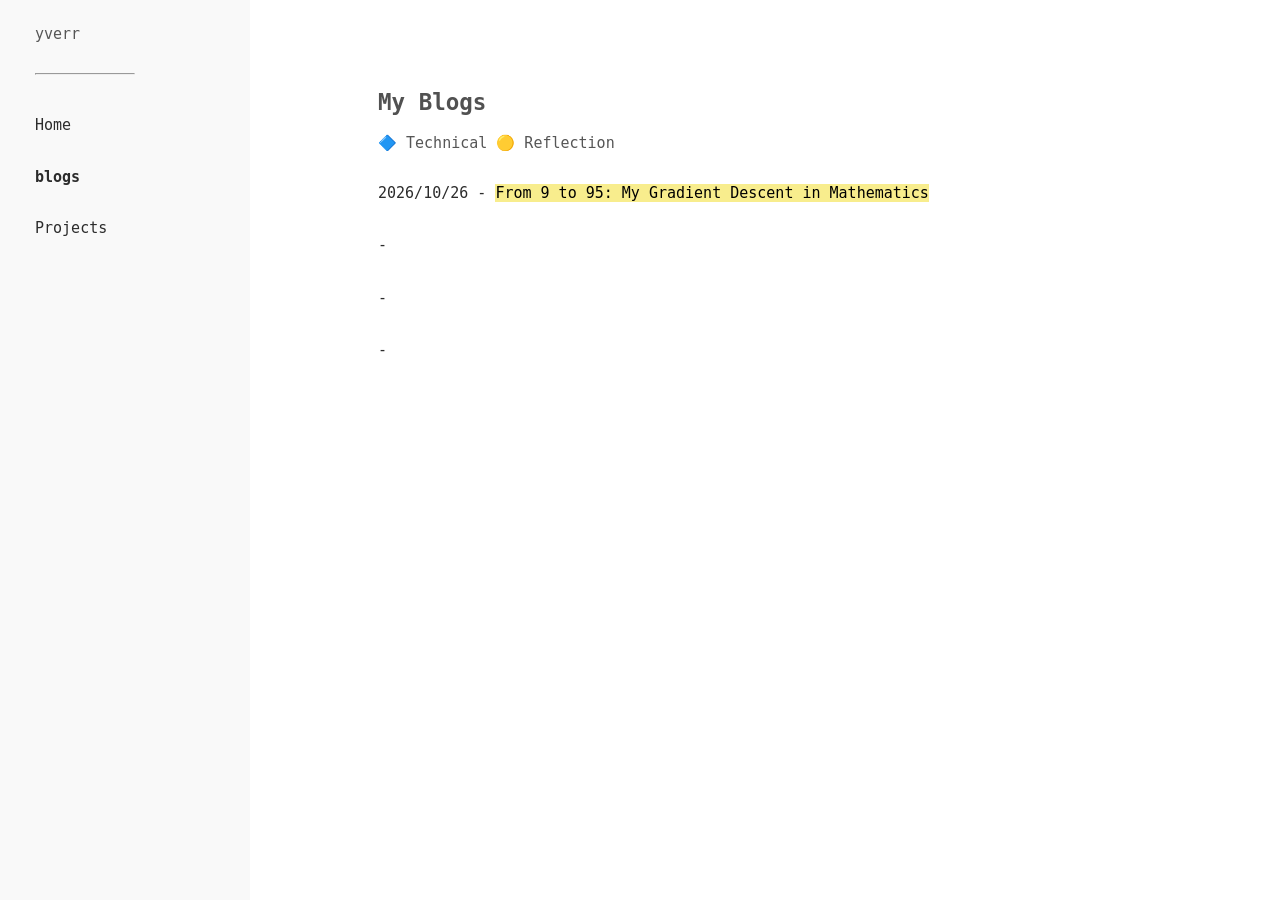
==== blogs.html @ 4fc8f2f9 "cleaned the code and added blogs section" ====
<!DOCTYPE html>
<html>
    <head>
        <title>Rylle</title>
        <link rel="stylesheet" href="style.css">
    </head>
    
    <body>

        <div class="sidebar">
            <div class="container">
                <p><a href="index.html">yverr</a></p>

                <hr>

                <ul class = "list">
                    <li><a href="index.html">Home</a></li>
                    <li><a href="blogs.html"><b>blogs</b></a></li>
                    <li><a href="projects.html">Projects</a></li>
                </ul>
            </div>
            
        </div>
        
        
        <div class="notes">
            <div class="n1">
                <h2>My Blogs</h2>
                <p>🔷 Technical  🟡 Reflection </p>
                <ul>
                    <li><a>2026/10/26 - <y_mark>From 9 to 95: My Gradient Descent in Mathematics</y_mark></a></li>
                    <li><a>- </a></li>
                    <li><a>- </a></li>
                    <li><a>- </a></li>
                </ul>
            </div>
        </div>
            
            

    </body>
</html>
---- style.css ----
html,
body {
    height: 100%;
    width: 100%;
    margin: 0;
    padding: 0;
    display: flex;
    font-family: monospace;
    overflow: hidden;
}


.sidebar {
    flex: 0 0 250px;
    box-sizing: border-box;
    min-height: 100vh;
    padding: 10px;
    background: rgb(249, 249, 249);
    font-size: 15px;
    position: relative;
    z-index: 10;
}

.container {
    width: 100px;
    margin-top: 5px;
    margin-left: 25px;
}


ul {
    list-style: none;
    padding: 0;
}

li {
    margin-top: 50px;
    line-height: 0.1;
    font-size: 15px;
    color: rgb(44, 44, 44);
}


a {
    text-decoration: none;
    color: inherit;
}

a:hover {
    color: rgb(161, 161, 168);
}


p {
    color: rgb(86, 86, 86);
    margin-bottom: 30px;
}

h2 {
    color: rgb(81, 81, 81);
}


.main {
    position: relative;
    flex: 1;
    height: 100vh;
    isolation: isolate;
}

.main::before {
    content: "";
    position: absolute;
    inset: 0;
    z-index: 1;

    background: radial-gradient(
        ellipse 105% 90% at 35% 18%,
        rgba(255, 255, 255, 0.98) 0%,
        rgba(255, 255, 255, 0.85) 25%,
        rgba(255, 255, 255, 0.55) 45%,
        rgba(255, 255, 255, 0.2) 65%,
        transparent 85%
    );

    pointer-events: none;
}


#particle-canvas {
    position: absolute !important;

    top: 0;
    right: 0;
    bottom: 0;
    left: 0;

    width: 100%;
    height: 100%;

    z-index: 0 !important;
}


.greet {
    position: relative;
    z-index: 2;

    margin-top: 45px;
    font-size: 20px;
    padding-top: 30px;
    padding-left: 10%;
}


.notes {
    flex: 1;
    min-width: 0;
    margin-top: 45px;
    margin-right: 0;
    padding: 2% 5%;
    font-size: 20px;
    box-sizing: border-box;
    padding-left: 10%;
}


.n1 {
    padding-bottom: 10px;
    font-size: 15px;
    width: 100%;
    max-width: 850px;
    box-sizing: border-box;
}

.n1 li {
    margin-top: 30px;
    line-height: 1.5;
    overflow-wrap: anywhere;
}

y_mark {
    background-color: #f8ed8d;
    color: #000;
}
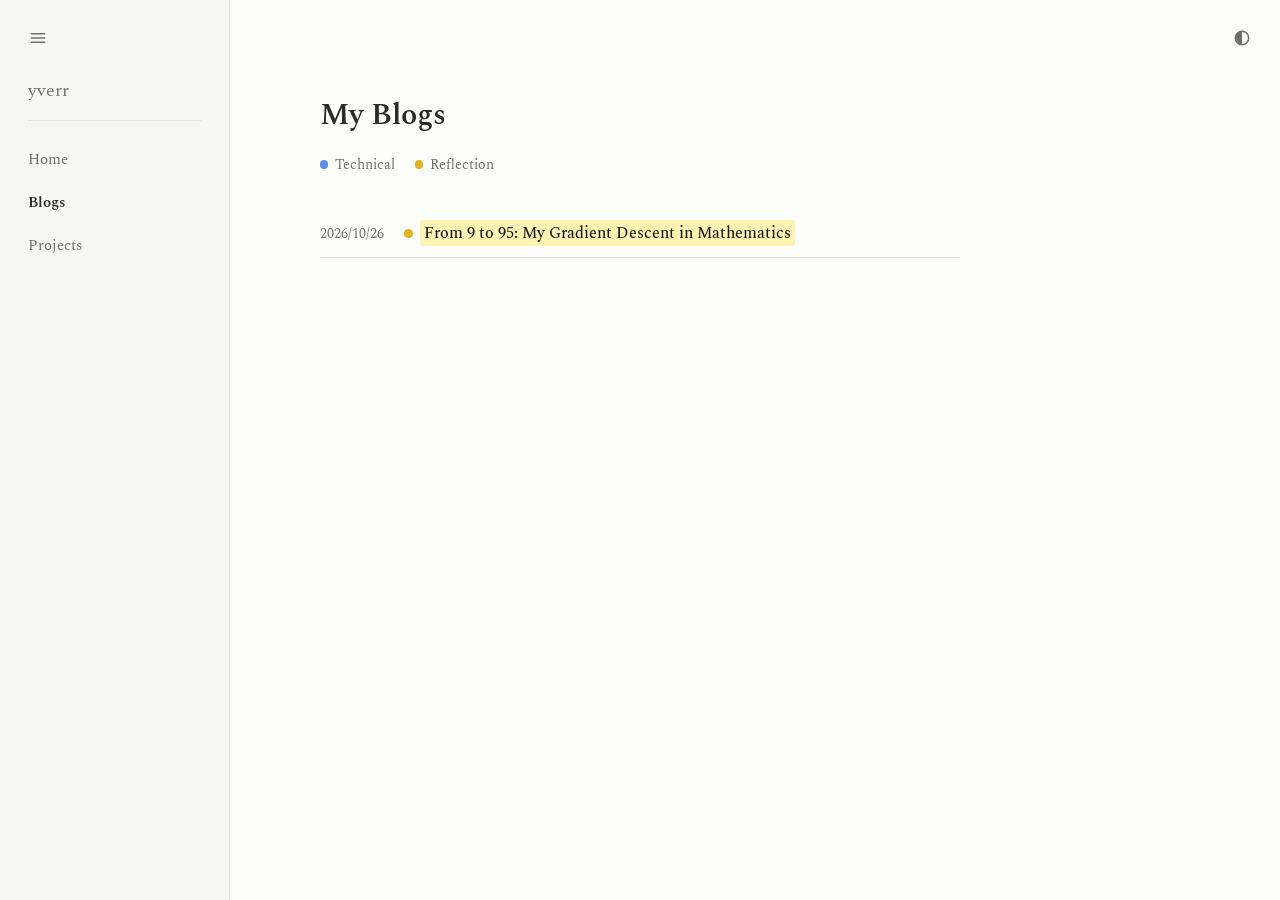
==== commit b2b66392: "major changes: refactored code and changed UI" ====
--- a/blogs.html
+++ b/blogs.html
@@ -1,42 +1,75 @@
 <!DOCTYPE html>
-<html>
-    <head>
-        <title>Rylle</title>
-        <link rel="stylesheet" href="style.css">
-    </head>
-    
-    <body>
+<html lang="en">
+<head>
+    <meta charset="UTF-8">
+    <meta name="viewport" content="width=device-width, initial-scale=1">
+    <title>Blogs | Rylle</title>
 
-        <div class="sidebar">
-            <div class="container">
-                <p><a href="index.html">yverr</a></p>
+    <link rel="preconnect" href="https://fonts.googleapis.com">
+    <link rel="preconnect" href="https://fonts.gstatic.com" crossorigin>
+    <link href="https://fonts.googleapis.com/css2?family=Spectral:ital,wght@0,400;0,600;1,400&display=swap" rel="stylesheet">
 
-                <hr>
+    <link rel="stylesheet" href="style.css">
 
-                <ul class = "list">
-                    <li><a href="index.html">Home</a></li>
-                    <li><a href="blogs.html"><b>blogs</b></a></li>
-                    <li><a href="projects.html">Projects</a></li>
-                </ul>
-            </div>
-            
+    <script>
+        (function () {
+            var root = document.documentElement;
+            try {
+                var theme = localStorage.getItem('theme');
+                if (!theme) theme = matchMedia('(prefers-color-scheme: dark)').matches ? 'dark' : 'light';
+                root.dataset.theme = theme;
+                if (window.innerWidth <= 800 || localStorage.getItem('sidebar') === 'closed') {
+                    root.classList.add('sidebar-closed');
+                }
+            } catch (e) {}
+        })();
+    </script>
+</head>
+
+<body>
+    <button class="icon-btn menu-btn" id="menu-btn" aria-label="Toggle sidebar" aria-controls="sidebar">
+        <svg viewBox="0 0 24 24" fill="none" stroke="currentColor" stroke-width="1.8" stroke-linecap="round" aria-hidden="true">
+            <path d="M4 7h16M4 12h16M4 17h16"/>
+        </svg>
+    </button>
+
+    <button class="icon-btn theme-btn" id="theme-btn" aria-label="Toggle dark mode">
+        <svg viewBox="0 0 24 24" aria-hidden="true">
+            <circle cx="12" cy="12" r="8" fill="none" stroke="currentColor" stroke-width="1.8"/>
+            <path d="M12 4a8 8 0 0 0 0 16z" fill="currentColor"/>
+        </svg>
+    </button>
+
+    <aside class="sidebar" id="sidebar">
+        <a class="brand" href="index.html">yverr</a>
+        <nav>
+            <a href="index.html">Home</a>
+            <a href="blogs.html" aria-current="page">Blogs</a>
+            <a href="projects.html">Projects</a>
+        </nav>
+    </aside>
+
+    <div class="backdrop" id="backdrop"></div>
+
+    <main class="content">
+        <div class="column">
+            <h1>My Blogs</h1>
+
+            <p class="legend">
+                <span><span class="dot technical"></span>Technical</span>
+                <span><span class="dot reflection"></span>Reflection</span>
+            </p>
+
+        
+            <ul class="posts">
+                <li>
+                    <time datetime="2026-10-26">2026/10/26</time>
+                    <a href="#"><span class="dot reflection"></span><mark>From 9 to 95: My Gradient Descent in Mathematics</mark></a>
+                </li>
+            </ul>
         </div>
-        
-        
-        <div class="notes">
-            <div class="n1">
-                <h2>My Blogs</h2>
-                <p>🔷 Technical  🟡 Reflection </p>
-                <ul>
-                    <li><a>2026/10/26 - <y_mark>From 9 to 95: My Gradient Descent in Mathematics</y_mark></a></li>
-                    <li><a>- </a></li>
-                    <li><a>- </a></li>
-                    <li><a>- </a></li>
-                </ul>
-            </div>
-        </div>
-            
-            
+    </main>
 
-    </body>
-</html>+    <script src="script.js"></script>
+</body>
+</html>
--- a/style.css
+++ b/style.css
@@ -1,145 +1,340 @@
-html,
+
+:root {
+    --bg: #fdfdfc;
+    --sidebar-bg: #f6f6f4;
+    --text: #2b2b2b;
+    --muted: #6f6f6f;
+    --line: #e3e3df;
+    --hover: #a1a1a8;
+    --mark: #fef3b0;
+    --mark-text: #1a1a1a;
+    --dot-technical: #5b8def;
+    --dot-reflection: #e3b21d;
+    --particle: 95, 95, 110; 
+
+    --sidebar-w: 230px;
+    color-scheme: light;
+}
+
+:root[data-theme="dark"] {
+    --bg: #161718;
+    --sidebar-bg: #1c1d1f;
+    --text: #e6e6e3;
+    --muted: #9b9b96;
+    --line: #2d2e30;
+    --hover: #6f7076;
+    --mark: #4a4219;
+    --mark-text: #f3ecc4;
+    --dot-technical: #7aa5ff;
+    --dot-reflection: #e8c04a;
+    --particle: 150, 150, 165;
+    color-scheme: dark;
+}
+
+
+/* ==========================================================
+   2. RESET + BASE
+   ========================================================== */
+*,
+*::before,
+*::after {
+    box-sizing: border-box; 
+}
+
 body {
-    height: 100%;
-    width: 100%;
     margin: 0;
-    padding: 0;
-    display: flex;
-    font-family: monospace;
-    overflow: hidden;
-}
-
-
+    background: var(--bg);
+    color: var(--text);
+    font-family: 'Spectral', Georgia, 'Times New Roman', serif;
+    font-size: 18px;
+    line-height: 1.65;
+}
+
+h1 {
+    font-size: 1.9rem;
+    font-weight: 600;
+    line-height: 1.25;
+    margin: 0 0 1.25rem;
+}
+
+p {
+    margin: 0 0 1.25rem;
+    color: var(--muted);
+}
+
+a {
+    color: inherit;
+    text-decoration: none;
+}
+
+a:hover {
+    color: var(--hover);
+}
+
+:focus-visible {
+    outline: 2px solid var(--muted);
+    outline-offset: 3px;
+}
+
+.small {
+    font-size: 0.9rem;
+}
+
+
+/* SIDEBAR (fixed) */
 .sidebar {
-    flex: 0 0 250px;
-    box-sizing: border-box;
-    min-height: 100vh;
-    padding: 10px;
-    background: rgb(249, 249, 249);
-    font-size: 15px;
-    position: relative;
-    z-index: 10;
-}
-
-.container {
-    width: 100px;
-    margin-top: 5px;
-    margin-left: 25px;
-}
-
-
-ul {
-    list-style: none;
-    padding: 0;
-}
-
-li {
-    margin-top: 50px;
-    line-height: 0.1;
-    font-size: 15px;
-    color: rgb(44, 44, 44);
-}
-
-
-a {
-    text-decoration: none;
-    color: inherit;
-}
-
-a:hover {
-    color: rgb(161, 161, 168);
-}
-
-
-p {
-    color: rgb(86, 86, 86);
-    margin-bottom: 30px;
-}
-
-h2 {
-    color: rgb(81, 81, 81);
-}
-
-
-.main {
-    position: relative;
-    flex: 1;
-    height: 100vh;
-    isolation: isolate;
-}
-
-.main::before {
-    content: "";
-    position: absolute;
-    inset: 0;
-    z-index: 1;
-
-    background: radial-gradient(
-        ellipse 105% 90% at 35% 18%,
-        rgba(255, 255, 255, 0.98) 0%,
-        rgba(255, 255, 255, 0.85) 25%,
-        rgba(255, 255, 255, 0.55) 45%,
-        rgba(255, 255, 255, 0.2) 65%,
-        transparent 85%
-    );
-
-    pointer-events: none;
-}
-
-
-#particle-canvas {
-    position: absolute !important;
-
+    position: fixed;
     top: 0;
-    right: 0;
     bottom: 0;
     left: 0;
-
+    width: var(--sidebar-w);
+    padding: 76px 28px 24px; 
+    background: var(--sidebar-bg);
+    border-right: 1px solid var(--line);
+    z-index: 20;
+}
+
+.brand {
+    display: block;
+    padding-bottom: 14px;
+    margin-bottom: 26px;
+    border-bottom: 1px solid var(--line);
+    color: var(--muted);
+}
+
+.sidebar nav {
+    display: flex;
+    flex-direction: column;
+    gap: 18px; 
+    font-size: 0.95rem;
+}
+
+.sidebar nav a {
+    color: var(--muted);
+}
+
+.sidebar nav a:hover {
+    color: var(--hover);
+}
+
+.sidebar nav a[aria-current="page"] {
+    color: var(--text);
+    font-weight: 600;
+}
+
+.sidebar-closed .sidebar {
+    transform: translateX(-100%);
+}
+
+.icon-btn {
+    position: fixed;
+    top: 18px;
+    z-index: 30;
+    display: grid;
+    place-items: center;
+    width: 40px;
+    height: 40px;
+    padding: 0;
+    background: none;    
+    color: var(--muted);
+    border: none;       
+    cursor: pointer;
+}
+
+.icon-btn:hover {
+    color: var(--text);    
+}
+
+.icon-btn svg {
+    width: 20px;
+    height: 20px;
+}
+
+.menu-btn  { left: 18px; }
+.theme-btn { right: 18px; }
+
+
+/* MAIN CONTENT */
+.content {
+    position: relative; 
+    z-index: 1;
+    min-height: 100vh;
+    margin-left: var(--sidebar-w);
+    padding: 96px clamp(24px, 7vw, 96px) 80px;
+}
+
+.sidebar-closed .content {
+    margin-left: 0;
+}
+
+.column {
+    max-width: 40rem;
+}
+
+.ready .sidebar,
+.ready .content {
+    transition: transform 0.3s ease, margin-left 0.3s ease;
+}
+
+.ready .icon-btn,
+.ready body {
+    transition: background-color 0.2s ease, color 0.2s ease;
+}
+
+
+/*HOME PAGE [particle background] */
+#particle-canvas {
+    position: fixed;
+    inset: 0;
     width: 100%;
     height: 100%;
-
-    z-index: 0 !important;
-}
-
-
-.greet {
-    position: relative;
-    z-index: 2;
-
-    margin-top: 45px;
-    font-size: 20px;
-    padding-top: 30px;
-    padding-left: 10%;
-}
-
-
-.notes {
-    flex: 1;
-    min-width: 0;
-    margin-top: 45px;
-    margin-right: 0;
-    padding: 2% 5%;
-    font-size: 20px;
-    box-sizing: border-box;
-    padding-left: 10%;
-}
-
-
-.n1 {
-    padding-bottom: 10px;
-    font-size: 15px;
-    width: 100%;
-    max-width: 850px;
-    box-sizing: border-box;
-}
-
-.n1 li {
-    margin-top: 30px;
-    line-height: 1.5;
-    overflow-wrap: anywhere;
-}
-
-y_mark {
-    background-color: #f8ed8d;
-    color: #000;
-}+    z-index: 0;
+    pointer-events: none;
+
+    -webkit-mask-image: radial-gradient(ellipse 105% 90% at 35% 18%,
+        rgba(0, 0, 0, 0.12) 0%, rgba(0, 0, 0, 0.4) 45%, #000 80%);
+    mask-image: radial-gradient(ellipse 105% 90% at 35% 18%,
+        rgba(0, 0, 0, 0.12) 0%, rgba(0, 0, 0, 0.4) 45%, #000 80%);
+}
+
+.home-links {
+    display: flex;
+    flex-wrap: wrap;
+    gap: 1.25rem;
+    padding: 0;
+    margin: 0;
+    list-style: none;
+}
+
+.home-links a,
+.prose a {
+    text-decoration: underline;
+    text-decoration-color: var(--line);
+    text-underline-offset: 4px;
+}
+
+
+/*  BLOG n PROJECTS LISTS */
+.legend {
+    display: flex;
+    flex-wrap: wrap;
+    gap: 1.25rem;
+    font-size: 0.9rem;
+    color: var(--muted);
+    margin: 0 0 2rem;
+}
+
+.dot {
+    display: inline-block;
+    width: 0.6em;
+    height: 0.6em;
+    margin-right: 0.45em;
+    border-radius: 50%;
+}
+
+.dot.technical  { background: var(--dot-technical); }
+.dot.reflection { background: var(--dot-reflection); }
+
+.posts,
+.projects {
+    padding: 0;
+    margin: 0;
+    list-style: none;
+}
+
+.posts li {
+    display: flex;
+    flex-wrap: wrap;          
+    gap: 0.15rem 1.25rem;
+    align-items: baseline;
+    padding: 0.65rem 0;
+    border-bottom: 1px solid var(--line);
+    font-size: 1rem;
+}
+
+.posts time {
+    flex: none;
+    color: var(--muted);
+    font-size: 0.9rem;
+    font-variant-numeric: tabular-nums;
+}
+
+.posts a {
+    overflow-wrap: anywhere; 
+}
+
+mark {
+    background: var(--mark);
+    color: var(--mark-text);
+    font-weight: 500;
+    padding: 0.05em 0.25em;
+    border-radius: 3px;
+}
+
+.projects li {
+    padding: 0.65rem 0;
+    border-bottom: 1px solid var(--line);
+}
+
+.projects .note {
+    margin-left: 0.5rem;
+    font-size: 0.85rem;
+    color: var(--muted);
+    font-style: italic;
+}
+
+
+.backdrop {
+    display: none;
+}
+
+@media (max-width: 800px) {
+    .content,
+    .sidebar-closed .content {
+        margin-left: 0;
+    }
+
+    .sidebar {
+        box-shadow: 0 0 40px rgba(0, 0, 0, 0.18);
+    }
+
+    html:not(.sidebar-closed) .backdrop {
+        display: block;
+        position: fixed;
+        inset: 0;
+        z-index: 15;
+        background: rgba(0, 0, 0, 0.35);
+    }
+}
+
+@keyframes fade-up {
+    from {
+        opacity: 0;
+        transform: translateY(14px);  
+    }
+    to {
+        opacity: 1;
+        transform: translateY(0);   
+    }
+}
+
+.column > * {
+    animation: fade-up 0.6s ease-out both;
+}
+
+
+.column > :nth-child(2) { animation-delay: 0.08s; }
+.column > :nth-child(3) { animation-delay: 0.16s; }
+.column > :nth-child(4) { animation-delay: 0.24s; }
+.column > :nth-child(n+5) { animation-delay: 0.32s; }
+
+@media (prefers-reduced-motion: reduce) {
+    .ready .sidebar,
+    .ready .content {
+        transition: none;
+    }
+
+    .column > * {
+        animation: none;
+    }
+}
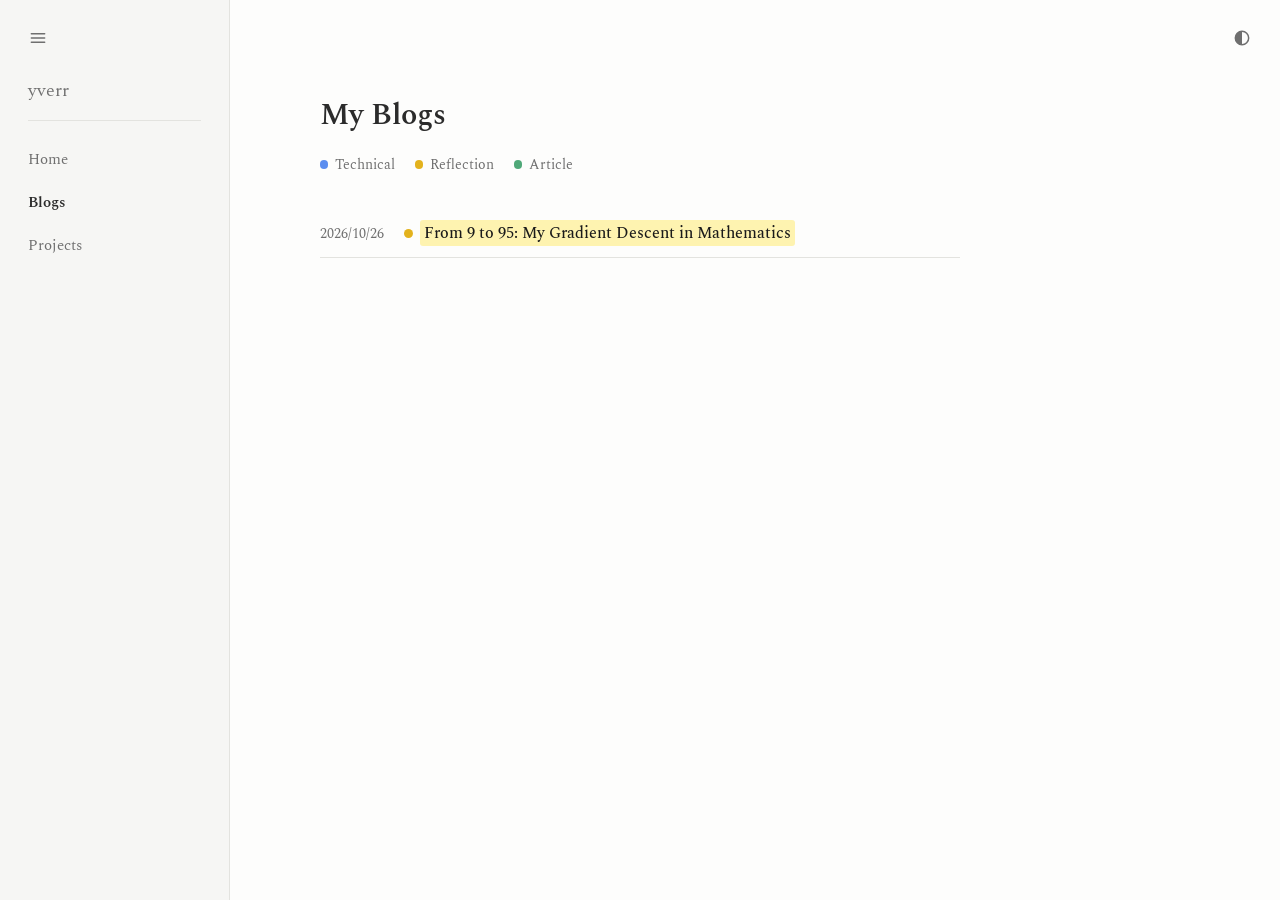
==== commit 4638c1af: "finished my first blog" ====
--- a/blogs.html
+++ b/blogs.html
@@ -58,13 +58,13 @@
             <p class="legend">
                 <span><span class="dot technical"></span>Technical</span>
                 <span><span class="dot reflection"></span>Reflection</span>
+                <span><span class="dot article"></span>Article</span>
             </p>
 
-        
-            <ul class="posts">
+                        <ul class="posts">
                 <li>
                     <time datetime="2026-10-26">2026/10/26</time>
-                    <a href="#"><span class="dot reflection"></span><mark>From 9 to 95: My Gradient Descent in Mathematics</mark></a>
+                    <a href="blogs/gradient-descent.html"><span class="dot reflection"></span><mark>From 9 to 95: My Gradient Descent in Mathematics</mark></a>
                 </li>
             </ul>
         </div>
--- a/style.css
+++ b/style.css
@@ -1,4 +1,3 @@
-
 :root {
     --bg: #fdfdfc;
     --sidebar-bg: #f6f6f4;
@@ -10,8 +9,9 @@
     --mark-text: #1a1a1a;
     --dot-technical: #5b8def;
     --dot-reflection: #e3b21d;
-    --particle: 95, 95, 110; 
-
+    --dot-article: #4fa878;
+    --post-text: #3d3d3d;
+    --particle: 95, 95, 110;
     --sidebar-w: 230px;
     color-scheme: light;
 }
@@ -27,19 +27,16 @@
     --mark-text: #f3ecc4;
     --dot-technical: #7aa5ff;
     --dot-reflection: #e8c04a;
+    --dot-article: #6cc795;
+    --post-text: #cdcdc9;
     --particle: 150, 150, 165;
     color-scheme: dark;
 }
 
-
-/* ==========================================================
-   2. RESET + BASE
-   ========================================================== */
 *,
 *::before,
 *::after {
-    box-sizing: border-box; 
-}
+    box-sizing: border-box; }
 
 body {
     margin: 0;
@@ -48,6 +45,8 @@
     font-family: 'Spectral', Georgia, 'Times New Roman', serif;
     font-size: 18px;
     line-height: 1.65;
+    -webkit-font-smoothing: antialiased;
+    -moz-osx-font-smoothing: grayscale;
 }
 
 h1 {
@@ -80,16 +79,13 @@
     font-size: 0.9rem;
 }
 
-
-/* SIDEBAR (fixed) */
 .sidebar {
     position: fixed;
     top: 0;
     bottom: 0;
     left: 0;
     width: var(--sidebar-w);
-    padding: 76px 28px 24px; 
-    background: var(--sidebar-bg);
+    padding: 76px 28px 24px;     background: var(--sidebar-bg);
     border-right: 1px solid var(--line);
     z-index: 20;
 }
@@ -105,8 +101,7 @@
 .sidebar nav {
     display: flex;
     flex-direction: column;
-    gap: 18px; 
-    font-size: 0.95rem;
+    gap: 18px;     font-size: 0.95rem;
 }
 
 .sidebar nav a {
@@ -135,14 +130,12 @@
     width: 40px;
     height: 40px;
     padding: 0;
-    background: none;    
-    color: var(--muted);
-    border: none;       
-    cursor: pointer;
+    background: none;           color: var(--muted);
+    border: none;               cursor: pointer;
 }
 
 .icon-btn:hover {
-    color: var(--text);    
+    color: var(--text);
 }
 
 .icon-btn svg {
@@ -153,11 +146,8 @@
 .menu-btn  { left: 18px; }
 .theme-btn { right: 18px; }
 
-
-/* MAIN CONTENT */
 .content {
-    position: relative; 
-    z-index: 1;
+    position: relative;     z-index: 1;
     min-height: 100vh;
     margin-left: var(--sidebar-w);
     padding: 96px clamp(24px, 7vw, 96px) 80px;
@@ -181,8 +171,6 @@
     transition: background-color 0.2s ease, color 0.2s ease;
 }
 
-
-/*HOME PAGE [particle background] */
 #particle-canvas {
     position: fixed;
     inset: 0;
@@ -191,7 +179,7 @@
     z-index: 0;
     pointer-events: none;
 
-    -webkit-mask-image: radial-gradient(ellipse 105% 90% at 35% 18%,
+        -webkit-mask-image: radial-gradient(ellipse 105% 90% at 35% 18%,
         rgba(0, 0, 0, 0.12) 0%, rgba(0, 0, 0, 0.4) 45%, #000 80%);
     mask-image: radial-gradient(ellipse 105% 90% at 35% 18%,
         rgba(0, 0, 0, 0.12) 0%, rgba(0, 0, 0, 0.4) 45%, #000 80%);
@@ -213,8 +201,6 @@
     text-underline-offset: 4px;
 }
 
-
-/*  BLOG n PROJECTS LISTS */
 .legend {
     display: flex;
     flex-wrap: wrap;
@@ -234,6 +220,7 @@
 
 .dot.technical  { background: var(--dot-technical); }
 .dot.reflection { background: var(--dot-reflection); }
+.dot.article    { background: var(--dot-article); }
 
 .posts,
 .projects {
@@ -244,8 +231,7 @@
 
 .posts li {
     display: flex;
-    flex-wrap: wrap;          
-    gap: 0.15rem 1.25rem;
+    flex-wrap: wrap;                gap: 0.15rem 1.25rem;
     align-items: baseline;
     padding: 0.65rem 0;
     border-bottom: 1px solid var(--line);
@@ -260,7 +246,7 @@
 }
 
 .posts a {
-    overflow-wrap: anywhere; 
+    overflow-wrap: anywhere;
 }
 
 mark {
@@ -283,6 +269,124 @@
     font-style: italic;
 }
 
+.post p,
+.post li {
+    color: var(--post-text);
+    font-weight: 100;
+}
+
+.post h2 {
+    font-size: 1.35rem;
+    font-weight: 600;
+    line-height: 1.3;
+    margin: 2.25rem 0 0.75rem;
+}
+
+.post h3 {
+    font-size: 1.1rem;
+    font-weight: 600;
+    margin: 1.75rem 0 0.5rem;
+}
+
+.post a {
+    text-decoration: underline;
+    text-decoration-color: var(--line);
+    text-underline-offset: 4px;
+}
+
+.post {
+    max-width: 50rem;
+    margin-left: auto;
+    margin-right: auto;
+}
+
+.post h1 {
+    text-align: center;
+    font-weight: 400;
+    font-size: 1.7rem;
+    margin: 0 0 2.5rem;
+}
+
+.post-meta {
+    display: flex;
+    flex-wrap: wrap;
+    justify-content: center;
+    gap: 0.25rem 1.25rem;
+    margin: 0 0 0.6rem;
+    font-size: 0.85rem;
+    color: var(--muted);
+}
+
+.post ul,
+.post ol {
+    padding-left: 1.4rem;
+    margin: 0 0 1.25rem;
+}
+
+.post li {
+    margin-bottom: 0.35rem;
+}
+
+.post blockquote {
+    margin: 1.5rem 0;
+    padding-left: 1rem;
+    border-left: 2px solid var(--line);
+    color: var(--muted);
+    font-style: italic;
+}
+
+.post blockquote p {
+    color: var(--muted);
+}
+
+.post code,
+.post pre {
+    font-family: ui-monospace, 'SFMono-Regular', Menlo, Consolas, monospace;
+}
+
+.post code {
+    font-size: 0.85em;
+    padding: 0.1em 0.35em;
+    background: var(--sidebar-bg);
+    border-radius: 4px;
+}
+
+.post pre {
+    overflow-x: auto;           margin: 1.5rem 0;
+    padding: 1rem;
+    background: var(--sidebar-bg);
+    border: 1px solid var(--line);
+    border-radius: 6px;
+    font-size: 0.85rem;
+    line-height: 1.5;
+}
+
+.post pre code {
+    padding: 0;
+    background: none;
+}
+
+.post figure {
+    margin: 1.75rem 0;
+}
+
+.post img {
+    max-width: 100%;            height: auto;
+    border-radius: 4px;
+}
+
+.post figcaption {
+    margin-top: 0.5rem;
+    font-size: 0.85rem;
+    color: var(--muted);
+}
+
+.back {
+    display: inline-block;
+    margin-top: 2.5rem;
+    font-size: 0.9rem;
+    color: var(--muted);
+}
 
 .backdrop {
     display: none;
@@ -298,7 +402,7 @@
         box-shadow: 0 0 40px rgba(0, 0, 0, 0.18);
     }
 
-    html:not(.sidebar-closed) .backdrop {
+        html:not(.sidebar-closed) .backdrop {
         display: block;
         position: fixed;
         inset: 0;
@@ -310,18 +414,17 @@
 @keyframes fade-up {
     from {
         opacity: 0;
-        transform: translateY(14px);  
-    }
+        transform: translateY(14px);
+}
     to {
         opacity: 1;
-        transform: translateY(0);   
-    }
+        transform: translateY(0);
+}
 }
 
 .column > * {
-    animation: fade-up 0.6s ease-out both;
-}
-
+        animation: fade-up 0.6s ease-out both;
+}
 
 .column > :nth-child(2) { animation-delay: 0.08s; }
 .column > :nth-child(3) { animation-delay: 0.16s; }
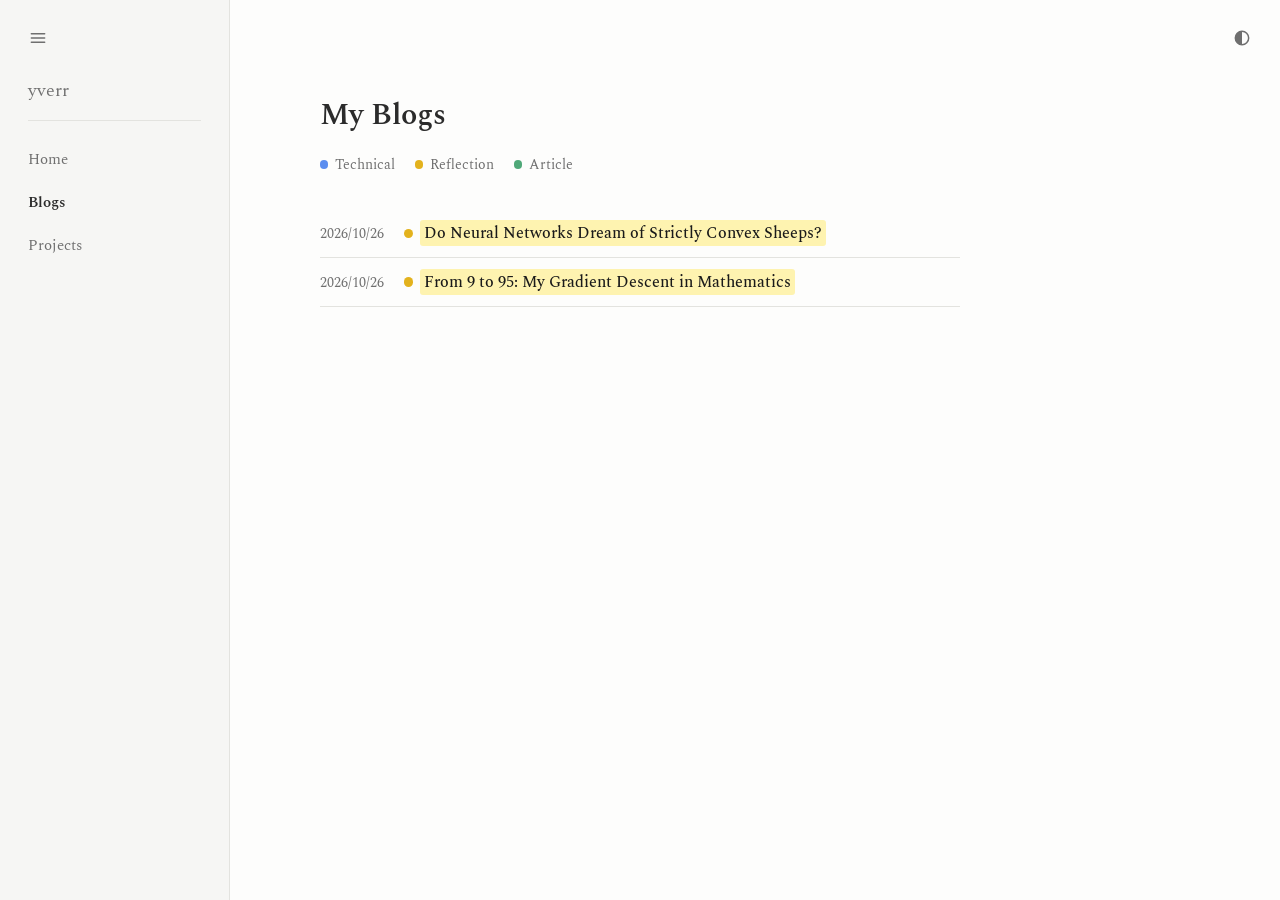
==== commit 9a616362: "revised the #1 blog" ====
--- a/blogs.html
+++ b/blogs.html
@@ -64,6 +64,10 @@
                         <ul class="posts">
                 <li>
                     <time datetime="2026-10-26">2026/10/26</time>
+                    <a href="#"><span class="dot reflection"></span><mark>Do Neural Networks Dream of Strictly Convex Sheeps?</mark></a>
+                </li>
+                <li>
+                    <time datetime="2026-10-26">2026/10/26</time>
                     <a href="blogs/gradient-descent.html"><span class="dot reflection"></span><mark>From 9 to 95: My Gradient Descent in Mathematics</mark></a>
                 </li>
             </ul>
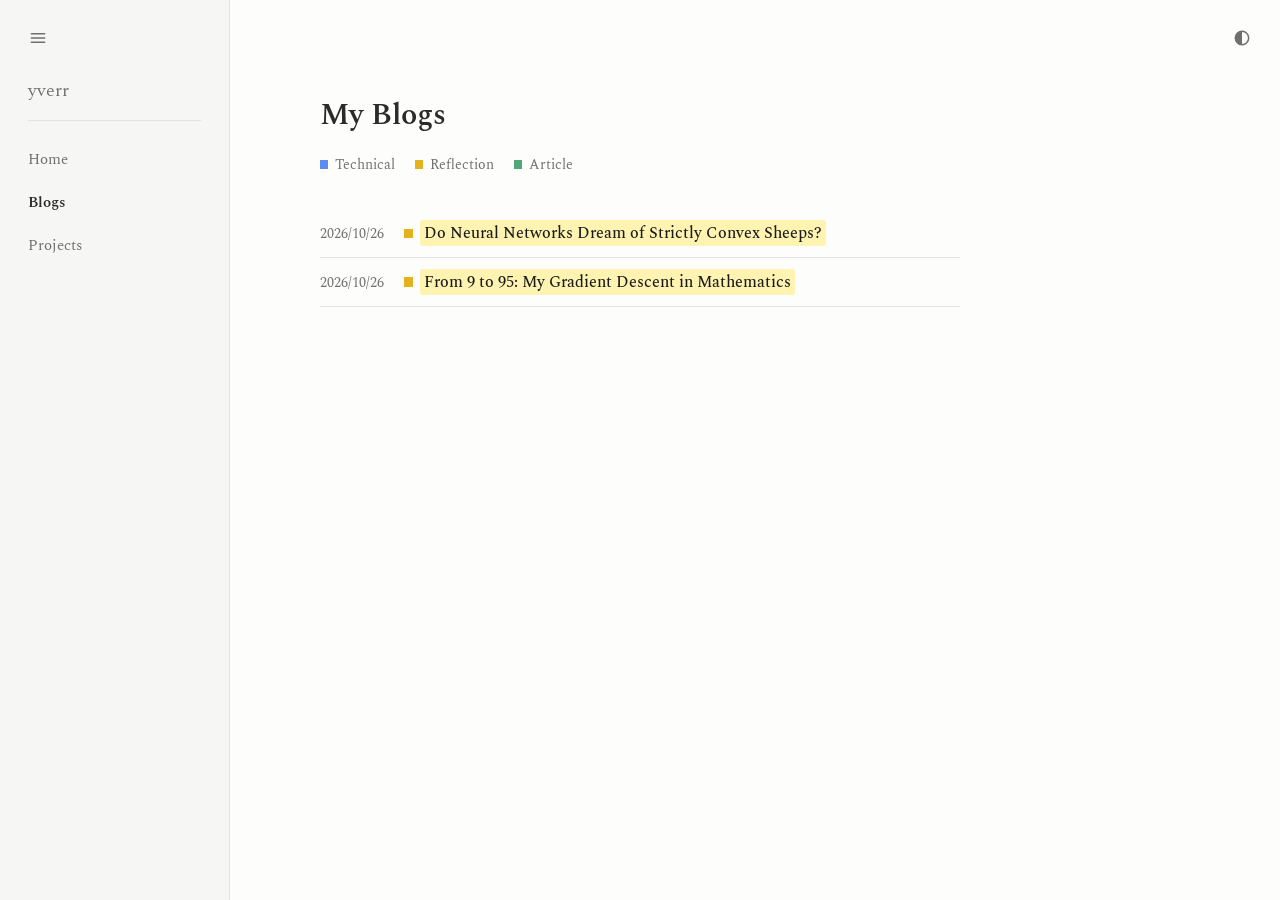
==== commit 3ffd8699: "added a favicon" ====
--- a/blogs.html
+++ b/blogs.html
@@ -5,6 +5,7 @@
     <meta name="viewport" content="width=device-width, initial-scale=1">
     <title>Blogs | Rylle</title>
 
+    <link rel="icon" href="assets/logo.png" type="image/png">
     <link rel="preconnect" href="https://fonts.googleapis.com">
     <link rel="preconnect" href="https://fonts.gstatic.com" crossorigin>
     <link href="https://fonts.googleapis.com/css2?family=Spectral:ital,wght@0,400;0,600;1,400&display=swap" rel="stylesheet">
--- a/style.css
+++ b/style.css
@@ -215,7 +215,7 @@
     width: 0.6em;
     height: 0.6em;
     margin-right: 0.45em;
-    border-radius: 50%;
+    border-radius: 0;
 }
 
 .dot.technical  { background: var(--dot-technical); }
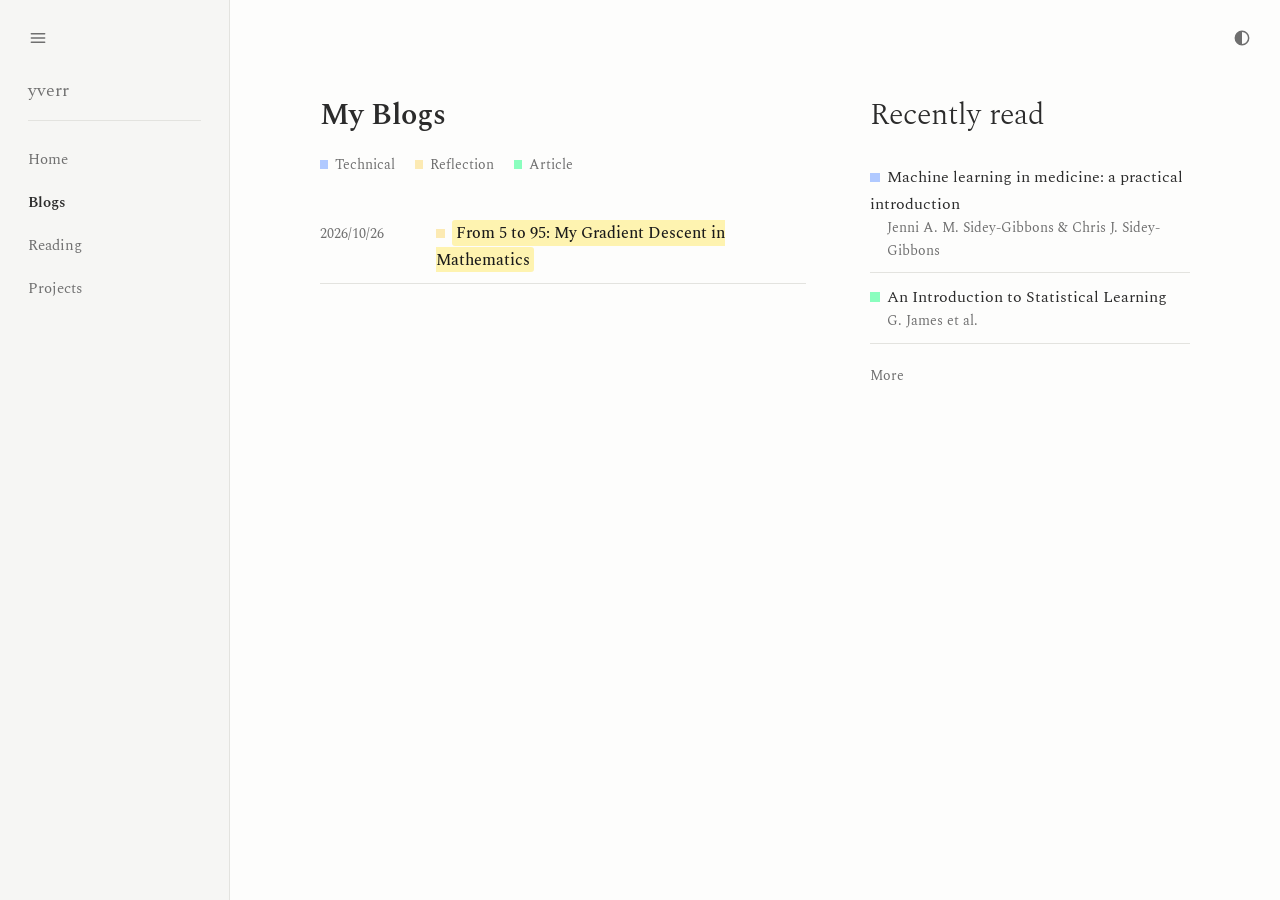
==== commit 042432a7: "added reading page" ====
--- a/blogs.html
+++ b/blogs.html
@@ -46,6 +46,7 @@
         <nav>
             <a href="index.html">Home</a>
             <a href="blogs.html" aria-current="page">Blogs</a>
+            <a href="reading.html">Reading</a>
             <a href="projects.html">Projects</a>
         </nav>
     </aside>
@@ -53,28 +54,33 @@
     <div class="backdrop" id="backdrop"></div>
 
     <main class="content">
-        <div class="column">
-            <h1>My Blogs</h1>
+        <div class="blog-layout">
+            <div class="column">
+                <h1>My Blogs</h1>
 
-            <p class="legend">
-                <span><span class="dot technical"></span>Technical</span>
-                <span><span class="dot reflection"></span>Reflection</span>
-                <span><span class="dot article"></span>Article</span>
-            </p>
+                <p class="legend">
+                    <span><span class="dot technical"></span>Technical</span>
+                    <span><span class="dot reflection"></span>Reflection</span>
+                    <span><span class="dot article"></span>Article</span>
+                </p>
 
-                        <ul class="posts">
-                <li>
-                    <time datetime="2026-10-26">2026/10/26</time>
-                    <a href="#"><span class="dot reflection"></span><mark>Do Neural Networks Dream of Strictly Convex Sheeps?</mark></a>
-                </li>
-                <li>
-                    <time datetime="2026-10-26">2026/10/26</time>
-                    <a href="blogs/gradient-descent.html"><span class="dot reflection"></span><mark>From 9 to 95: My Gradient Descent in Mathematics</mark></a>
-                </li>
-            </ul>
+                <ul class="posts">
+                    <li>
+                        <time datetime="2026-10-26">2026/10/26</time>
+                        <a href="blogs/gradient-descent.html"><span class="dot reflection"></span><mark>From 5 to 95: My Gradient Descent in Mathematics</mark></a>
+                    </li>
+                </ul>
+            </div>
+
+            <aside class="recent">
+                <h2>Recently read</h2>
+                <ul id="recent-list"></ul>
+                <a class="more" href="reading.html">More</a>
+            </aside>
         </div>
     </main>
 
     <script src="script.js"></script>
+    <script src="reading.js"></script>
 </body>
-</html>
+</html>
--- a/style.css
+++ b/style.css
@@ -7,9 +7,9 @@
     --hover: #a1a1a8;
     --mark: #fef3b0;
     --mark-text: #1a1a1a;
-    --dot-technical: #5b8def;
-    --dot-reflection: #e3b21d;
-    --dot-article: #4fa878;
+    --dot-technical: #b0c9ff;
+    --dot-reflection: #fceab3;
+    --dot-article: #8afebe;
     --post-text: #3d3d3d;
     --particle: 95, 95, 110;
     --sidebar-w: 230px;
@@ -25,9 +25,9 @@
     --hover: #6f7076;
     --mark: #4a4219;
     --mark-text: #f3ecc4;
-    --dot-technical: #7aa5ff;
-    --dot-reflection: #e8c04a;
-    --dot-article: #6cc795;
+    --dot-technical: #b0c9ff;
+    --dot-reflection: #fceab3;
+    --dot-article: #8afebe;
     --post-text: #cdcdc9;
     --particle: 150, 150, 165;
     color-scheme: dark;
@@ -36,7 +36,8 @@
 *,
 *::before,
 *::after {
-    box-sizing: border-box; }
+    box-sizing: border-box;
+}
 
 body {
     margin: 0;
@@ -85,7 +86,8 @@
     bottom: 0;
     left: 0;
     width: var(--sidebar-w);
-    padding: 76px 28px 24px;     background: var(--sidebar-bg);
+    padding: 76px 28px 24px;
+    background: var(--sidebar-bg);
     border-right: 1px solid var(--line);
     z-index: 20;
 }
@@ -101,7 +103,8 @@
 .sidebar nav {
     display: flex;
     flex-direction: column;
-    gap: 18px;     font-size: 0.95rem;
+    gap: 18px;
+    font-size: 0.95rem;
 }
 
 .sidebar nav a {
@@ -130,8 +133,10 @@
     width: 40px;
     height: 40px;
     padding: 0;
-    background: none;           color: var(--muted);
-    border: none;               cursor: pointer;
+    background: none;
+    color: var(--muted);
+    border: none;
+    cursor: pointer;
 }
 
 .icon-btn:hover {
@@ -147,7 +152,8 @@
 .theme-btn { right: 18px; }
 
 .content {
-    position: relative;     z-index: 1;
+    position: relative;
+    z-index: 1;
     min-height: 100vh;
     margin-left: var(--sidebar-w);
     padding: 96px clamp(24px, 7vw, 96px) 80px;
@@ -178,8 +184,7 @@
     height: 100%;
     z-index: 0;
     pointer-events: none;
-
-        -webkit-mask-image: radial-gradient(ellipse 105% 90% at 35% 18%,
+    -webkit-mask-image: radial-gradient(ellipse 105% 90% at 35% 18%,
         rgba(0, 0, 0, 0.12) 0%, rgba(0, 0, 0, 0.4) 45%, #000 80%);
     mask-image: radial-gradient(ellipse 105% 90% at 35% 18%,
         rgba(0, 0, 0, 0.12) 0%, rgba(0, 0, 0, 0.4) 45%, #000 80%);
@@ -221,6 +226,66 @@
 .dot.technical  { background: var(--dot-technical); }
 .dot.reflection { background: var(--dot-reflection); }
 .dot.article    { background: var(--dot-article); }
+.dot.paper      { background: var(--dot-technical); }
+.dot.book       { background: var(--dot-article); }
+
+.blog-layout {
+    display: flex;
+    flex-wrap: wrap;
+    justify-content: space-between;
+    align-items: flex-start;
+    gap: 2.5rem 4rem;
+    max-width: 110rem;
+}
+
+.blog-layout .column {
+    flex: 1 1 30rem;
+}
+
+.recent {
+    flex: 0 0 20rem;
+    max-width: 100%;
+    animation: fade-up 0.6s ease-out 0.2s both;
+}
+
+.recent h2 {
+    margin: 0 0 1.25rem;
+    font-size: 1.9rem;
+    font-weight: 300;
+    line-height: 1.25;
+}
+
+.recent ul {
+    margin: 0 0 1rem;
+    padding: 0;
+    list-style: none;
+}
+
+.recent li {
+    padding: 0.65rem 0;
+    border-bottom: 1px solid var(--line);
+    font-size: 1rem;
+}
+
+.recent .more {
+    font-size: 0.9rem;
+    color: var(--muted);
+}
+
+.by {
+    color: var(--muted);
+    font-size: 0.85rem;
+}
+
+.posts .by {
+    display: block;
+    margin: 0.1rem 0 0 1.05rem;
+}
+
+.recent .by {
+    display: block;
+    margin-left: 1.05rem;
+}
 
 .posts,
 .projects {
@@ -230,8 +295,9 @@
 }
 
 .posts li {
-    display: flex;
-    flex-wrap: wrap;                gap: 0.15rem 1.25rem;
+    display: grid;
+    grid-template-columns: 6.25rem minmax(0, 1fr);
+    gap: 0.15rem 1rem;
     align-items: baseline;
     padding: 0.65rem 0;
     border-bottom: 1px solid var(--line);
@@ -239,7 +305,6 @@
 }
 
 .posts time {
-    flex: none;
     color: var(--muted);
     font-size: 0.9rem;
     font-variant-numeric: tabular-nums;
@@ -267,6 +332,12 @@
     font-size: 0.85rem;
     color: var(--muted);
     font-style: italic;
+}
+
+@media (max-width: 520px) {
+    .posts li {
+        grid-template-columns: 1fr;
+    }
 }
 
 .post p,
@@ -352,7 +423,8 @@
 }
 
 .post pre {
-    overflow-x: auto;           margin: 1.5rem 0;
+    overflow-x: auto;
+    margin: 1.5rem 0;
     padding: 1rem;
     background: var(--sidebar-bg);
     border: 1px solid var(--line);
@@ -371,7 +443,8 @@
 }
 
 .post img {
-    max-width: 100%;            height: auto;
+    max-width: 100%;
+    height: auto;
     border-radius: 4px;
 }
 
@@ -402,7 +475,7 @@
         box-shadow: 0 0 40px rgba(0, 0, 0, 0.18);
     }
 
-        html:not(.sidebar-closed) .backdrop {
+    html:not(.sidebar-closed) .backdrop {
         display: block;
         position: fixed;
         inset: 0;
@@ -415,15 +488,15 @@
     from {
         opacity: 0;
         transform: translateY(14px);
-}
+    }
     to {
         opacity: 1;
         transform: translateY(0);
-}
+    }
 }
 
 .column > * {
-        animation: fade-up 0.6s ease-out both;
+    animation: fade-up 0.6s ease-out both;
 }
 
 .column > :nth-child(2) { animation-delay: 0.08s; }
@@ -437,7 +510,8 @@
         transition: none;
     }
 
-    .column > * {
+    .column > *,
+    .recent {
         animation: none;
     }
-}
+}
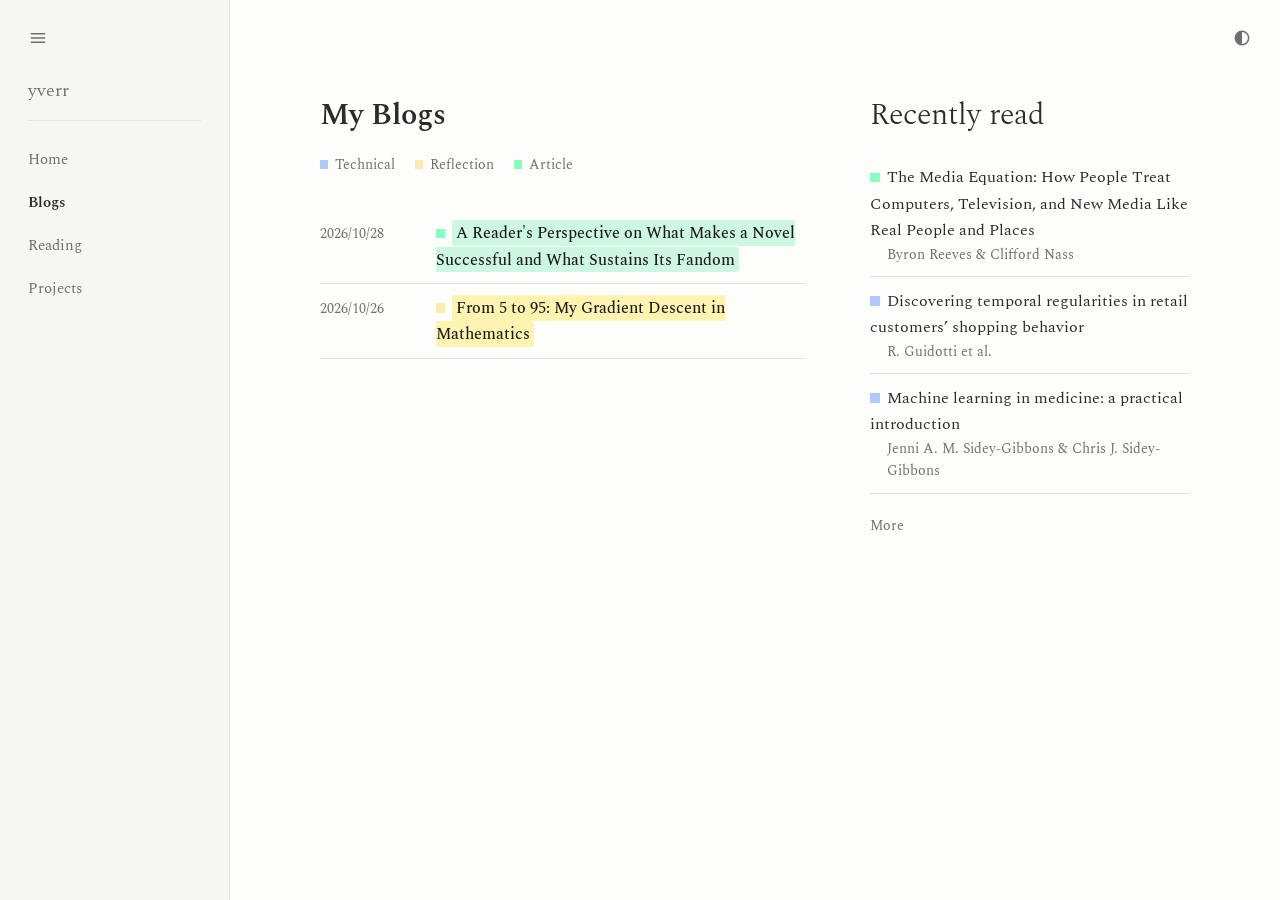
==== commit ca68a460: "added a new blog" ====
--- a/blogs.html
+++ b/blogs.html
@@ -66,6 +66,10 @@
 
                 <ul class="posts">
                     <li>
+                        <time datetime="2026-10-26">2026/10/28</time>
+                        <a href="blogs/a-readers-perspective.html"><span class="dot article"></span><mark class="article">A Reader's Perspective on What Makes a Novel Successful and What Sustains Its Fandom</mark></a>
+                    </li>
+                    <li>
                         <time datetime="2026-10-26">2026/10/26</time>
                         <a href="blogs/gradient-descent.html"><span class="dot reflection"></span><mark>From 5 to 95: My Gradient Descent in Mathematics</mark></a>
                     </li>
--- a/style.css
+++ b/style.css
@@ -7,6 +7,8 @@
     --hover: #a1a1a8;
     --mark: #fef3b0;
     --mark-text: #1a1a1a;
+    --mark-technical: #dbe7ff;
+    --mark-article: #cdf7e0;
     --dot-technical: #b0c9ff;
     --dot-reflection: #fceab3;
     --dot-article: #8afebe;
@@ -25,6 +27,8 @@
     --hover: #6f7076;
     --mark: #4a4219;
     --mark-text: #f3ecc4;
+    --mark-technical: #26344f;
+    --mark-article: #1f4a35;
     --dot-technical: #b0c9ff;
     --dot-reflection: #fceab3;
     --dot-article: #8afebe;
@@ -321,6 +325,14 @@
     padding: 0.05em 0.25em;
     border-radius: 3px;
 }
+ 
+mark.technical {
+    background: var(--mark-technical);
+}
+ 
+mark.article {
+    background: var(--mark-article);
+}
 
 .projects li {
     padding: 0.65rem 0;
@@ -332,6 +344,43 @@
     font-size: 0.85rem;
     color: var(--muted);
     font-style: italic;
+}
+
+.review {
+    margin: 0.35rem 0 0 1.05rem;
+}
+
+.review summary {
+    width: fit-content;
+    color: var(--muted);
+    font-size: 0.85rem;
+    list-style: none;
+    cursor: pointer;
+}
+
+.review summary::-webkit-details-marker {
+    display: none;
+}
+
+.review summary::after {
+    content: '+';
+    margin-left: 0.4em;
+}
+
+.review[open] summary::after {
+    content: '\2212';
+}
+
+.review summary:hover {
+    color: var(--text);
+}
+
+.review p {
+    margin: 0.5rem 0 0.25rem;
+    font-size: 0.90rem;
+    line-height: 1.6;
+    color: var(--post-text);
+    animation: fade-up 0.35s ease-out both;
 }
 
 @media (max-width: 520px) {
